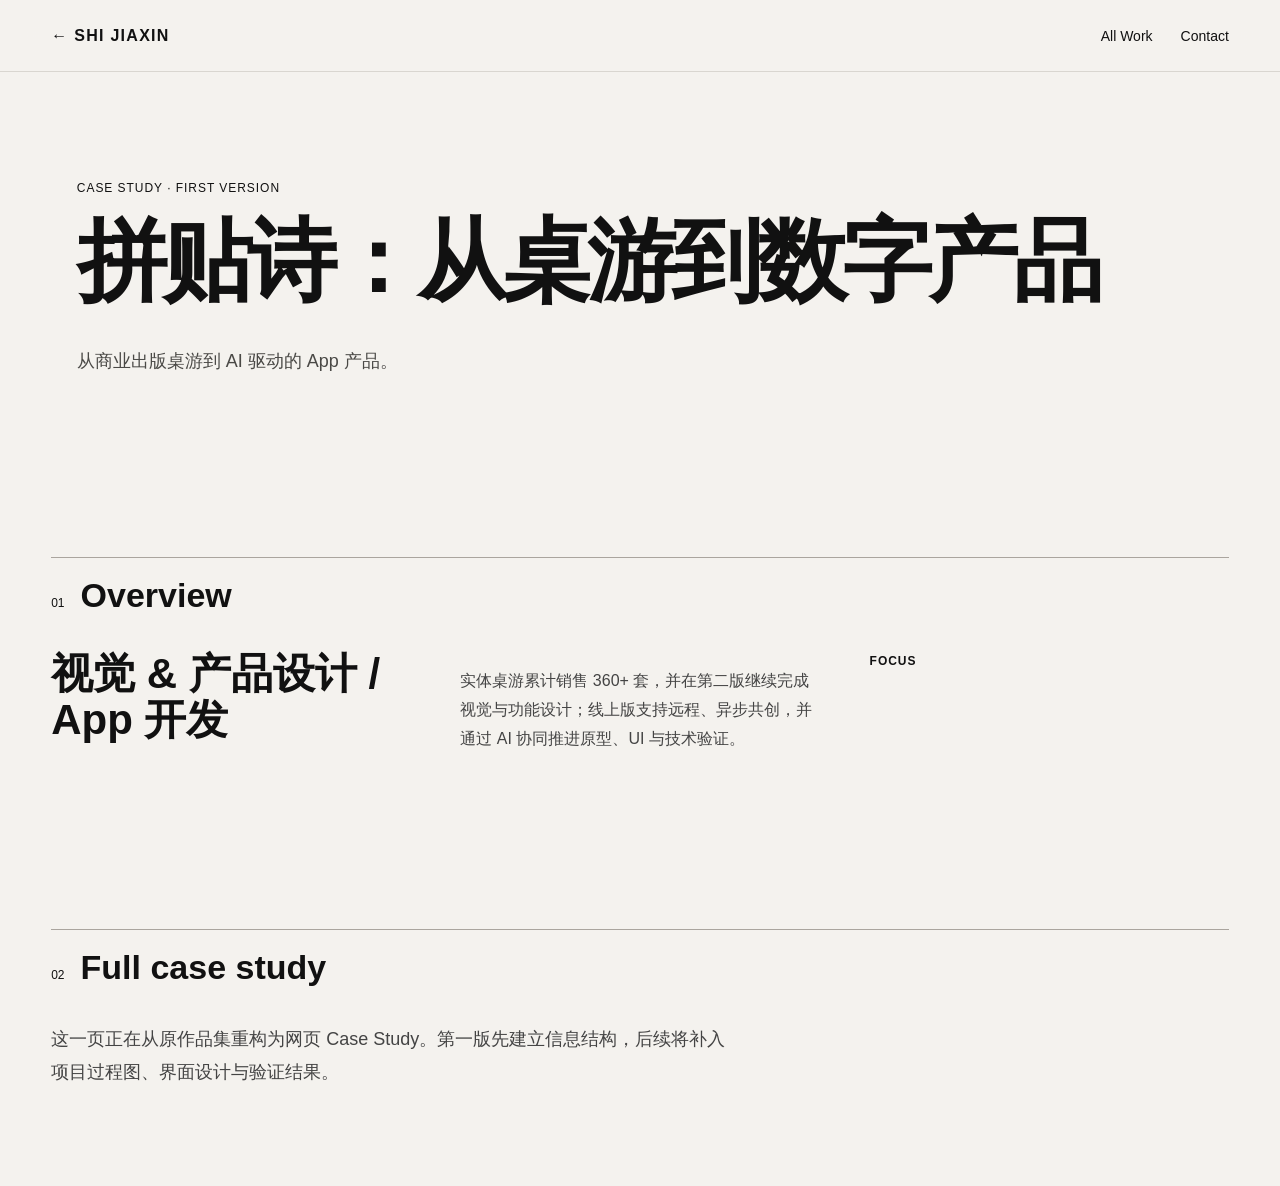
==== collage-poetry.html @ a8a5a7f9 "Add collage-poetry.html for portfolio v1" ====
<!doctype html><html lang="zh-CN"><head><meta charset="utf-8"><meta name="viewport" content="width=device-width,initial-scale=1"><link rel="stylesheet" href="styles.css"><title>Case Study · 史嘉欣</title></head><body data-k="poetry"><header class="nav"><a class="brand" href="index.html">← SHI JIAXIN</a><nav><a href="index.html#work">All Work</a><a href="mailto:ho961551218@foxmail.com">Contact</a></nav></header><main><section class="hero" style="min-height:45vh"><div class="eyebrow">CASE STUDY · FIRST VERSION</div><h1 id="title">Project</h1><p class="lead" id="desc"></p></section><section class="about"><div class="section-head"><span>01</span><h2>Overview</h2></div><div class="about-grid"><h3 id="role"></h3><div><p id="body"></p></div><div class="skills"><b>FOCUS</b><p id="focus"></p></div></div></section><section class="about"><div class="section-head"><span>02</span><h2>Full case study</h2></div><p class="lead">这一页正在从原作品集重构为网页 Case Study。第一版先建立信息结构，后续将补入项目过程图、界面设计与验证结果。</p></section></main><script>const d={digital:{t:"AI Agent 数字员工",d:"面向外贸业务员的多渠道 AI CRM 工作台。",r:"核心消息工作台重构",b:"围绕多账号、多渠道沟通，重设账号切换、客户聚合与信息展示，并将 AI Agent 融入建联—需求—背调—报价—打样—成交的销售链路。",f:"B2B SaaS · AI Agent · IA · UX/UI · Validation"},poetry:{t:"拼贴诗：从桌游到数字产品",d:"从商业出版桌游到 AI 驱动的 App 产品。",r:"视觉 & 产品设计 / App 开发",b:"实体桌游累计销售 360+ 套，并在第二版继续完成视觉与功能设计；线上版支持远程、异步共创，并通过 AI 协同推进原型、UI 与技术验证。",f:"0→1 · User Research · AI Workflow · AI Coding"},tnr:{t:"流浪猫 TNR 资源集成系统",d:"连接机构、志愿者与居民的城市流浪动物协作平台。",r:"服务设计 / 系统设计 / UX&UI",b:"通过统一数据库、清晰工作流和持续共治机制，让抓捕、绝育、领养、放归与回访过程可追踪，减少协作中的信息分散与遗漏。",f:"System Design · B/C · Service Design · IA"},tea:{t:"The Unseen Tea · 看不见的茶",d:"为苏格兰中学生开发的数字遗产学习资源。",r:"组长 / 服务设计",b:"项目由 Mackintosh at the Willow、Scottish Food Heritage Symposium 与 National Trust for Scotland 共同发起。我负责整体进度、核心方向与方案提案，最终方案入选后续实践。",f:"Service Design · Workshop · User Research · Team Lead"}};let k=document.body.dataset.k||"digital";let x=d[k];title.textContent=x.t;desc.textContent=x.d;role.textContent=x.r;body.textContent=x.b;focus.textContent=x.f;</script></body></html>
---- styles.css ----
*{box-sizing:border-box}html{scroll-behavior:smooth}body{margin:0;background:#f4f2ee;color:#111;font-family:Arial,"Noto Sans SC","Microsoft YaHei",sans-serif}a{color:inherit;text-decoration:none}.nav{height:72px;padding:0 4vw;display:flex;align-items:center;justify-content:space-between;position:sticky;top:0;background:rgba(244,242,238,.88);backdrop-filter:blur(16px);z-index:10;border-bottom:1px solid #d9d6d0}.brand{font-weight:800;letter-spacing:.08em}.nav nav{display:flex;gap:28px;font-size:14px}.hero{min-height:82vh;padding:10vh 6vw 7vh;display:flex;flex-direction:column;justify-content:center}.eyebrow,.meta{font-size:12px;letter-spacing:.08em;text-transform:uppercase}.hero h1{font-size:clamp(48px,7vw,108px);line-height:.95;letter-spacing:-.055em;margin:24px 0;max-width:1200px}.hero h1 span{color:#6457ff}.lead{font-size:18px;line-height:1.7;max-width:680px;color:#4a4946}.chips,.tags{display:flex;gap:8px;flex-wrap:wrap}.chips span,.tags span{border:1px solid #bdb9b2;border-radius:999px;padding:7px 12px;font-size:12px}.down{margin-top:48px;font-weight:700}.work,.about{padding:80px 4vw}.section-head{display:flex;gap:16px;align-items:baseline;border-top:1px solid #aaa59e;padding-top:18px;margin-bottom:36px}.section-head span{font-size:12px}.section-head h2{font-size:34px;margin:0}.project{min-height:620px;border-radius:28px;padding:28px;display:grid;grid-template-columns:1fr 1.15fr;grid-template-rows:auto 1fr;gap:20px;margin:0 0 28px;overflow:hidden}.project .meta{grid-column:1/-1;display:flex;justify-content:space-between}.project-copy{align-self:end;padding:30px 2vw 28px}.num{font-size:13px}.project h3{font-size:clamp(34px,4vw,64px);line-height:1;margin:10px 0 20px;letter-spacing:-.04em}.project-copy>p:not(.num){max-width:560px;line-height:1.7}.project-copy>a,.links{display:flex;gap:24px;margin-top:28px;font-weight:700}.links a{text-decoration:underline;text-underline-offset:4px}.blue{background:#dce9ff}.purple{background:#e7defc}.green{background:#dce9dc}.yellow{background:#f3e7b8}.visual{align-self:stretch;position:relative;min-height:420px}.dashboard .window{position:absolute;inset:10% -8% 3% 3%;background:#fff;border:1px solid #111;border-radius:16px;box-shadow:0 24px 60px #7489aa55;transform:rotate(-3deg);padding:18px}.bar{height:28px;border-bottom:1px solid #ccc}.cols{display:grid;grid-template-columns:18% 45% 37%;height:85%;gap:8px;padding-top:10px}.cols>*{display:block;background:linear-gradient(#e9edf4,#f8f9fb);border-radius:8px}.float{position:absolute;right:5%;top:8%;width:130px;height:130px;border-radius:50%;background:#111;color:#fff;display:grid;place-content:center;text-align:center;font-size:30px}.float small{font-size:12px}.poetry{display:grid;place-items:center}.paper{background:#f9f4e8;width:55%;height:70%;padding:15% 10%;font-family:serif;font-size:30px;line-height:1.5;transform:rotate(4deg);box-shadow:0 25px 60px #6f5b9250}.paper strong{font-size:72px}.card{position:absolute;background:#fff;border:1px solid #111;padding:12px 25px;font-family:serif}.c1{left:10%;top:20%;transform:rotate(-9deg)}.c2{right:6%;top:30%;transform:rotate(8deg)}.c3{left:20%;bottom:10%;transform:rotate(3deg)}.grid{display:grid;grid-template-columns:1fr 1fr;gap:28px}.small{border-radius:28px;padding:28px;min-height:500px}.small .meta{display:flex;justify-content:space-between}.small h3{font-size:36px;letter-spacing:-.03em;margin-bottom:12px}.small p{line-height:1.7;max-width:520px}.small a{display:inline-block;margin-top:20px;font-weight:700}.mini-visual{height:230px;display:grid;place-content:center}.cat{font-size:70px;grid-template-columns:auto auto;gap:25px;position:relative}.cat b{position:absolute;left:50%;top:58%;transform:translateX(-50%);font-size:80px}.tea span{border:2px solid #111;border-radius:50%;width:170px;height:170px;display:grid;place-content:center;font-family:serif;font-size:44px}.about-grid{display:grid;grid-template-columns:1fr 1fr 1fr;gap:50px}.about h3{font-size:42px;line-height:1.1;margin:0}.about p{line-height:1.8;color:#444}.skills b{font-size:12px;letter-spacing:.08em}footer{margin:40px 4vw 0;padding:28px 0;border-top:1px solid #aaa59e;display:flex;justify-content:space-between;font-size:13px}@media(max-width:800px){.nav{padding:0 20px}.nav nav{gap:14px}.hero{padding:80px 24px}.hero h1{font-size:52px}.work,.about{padding:60px 20px}.project{grid-template-columns:1fr;grid-template-rows:auto auto auto;padding:20px}.project .meta{grid-column:auto}.visual{min-height:330px}.grid,.about-grid{grid-template-columns:1fr}.small{min-height:440px}footer{margin:20px;gap:12px;flex-direction:column}.nav nav a:nth-child(2){display:none}}
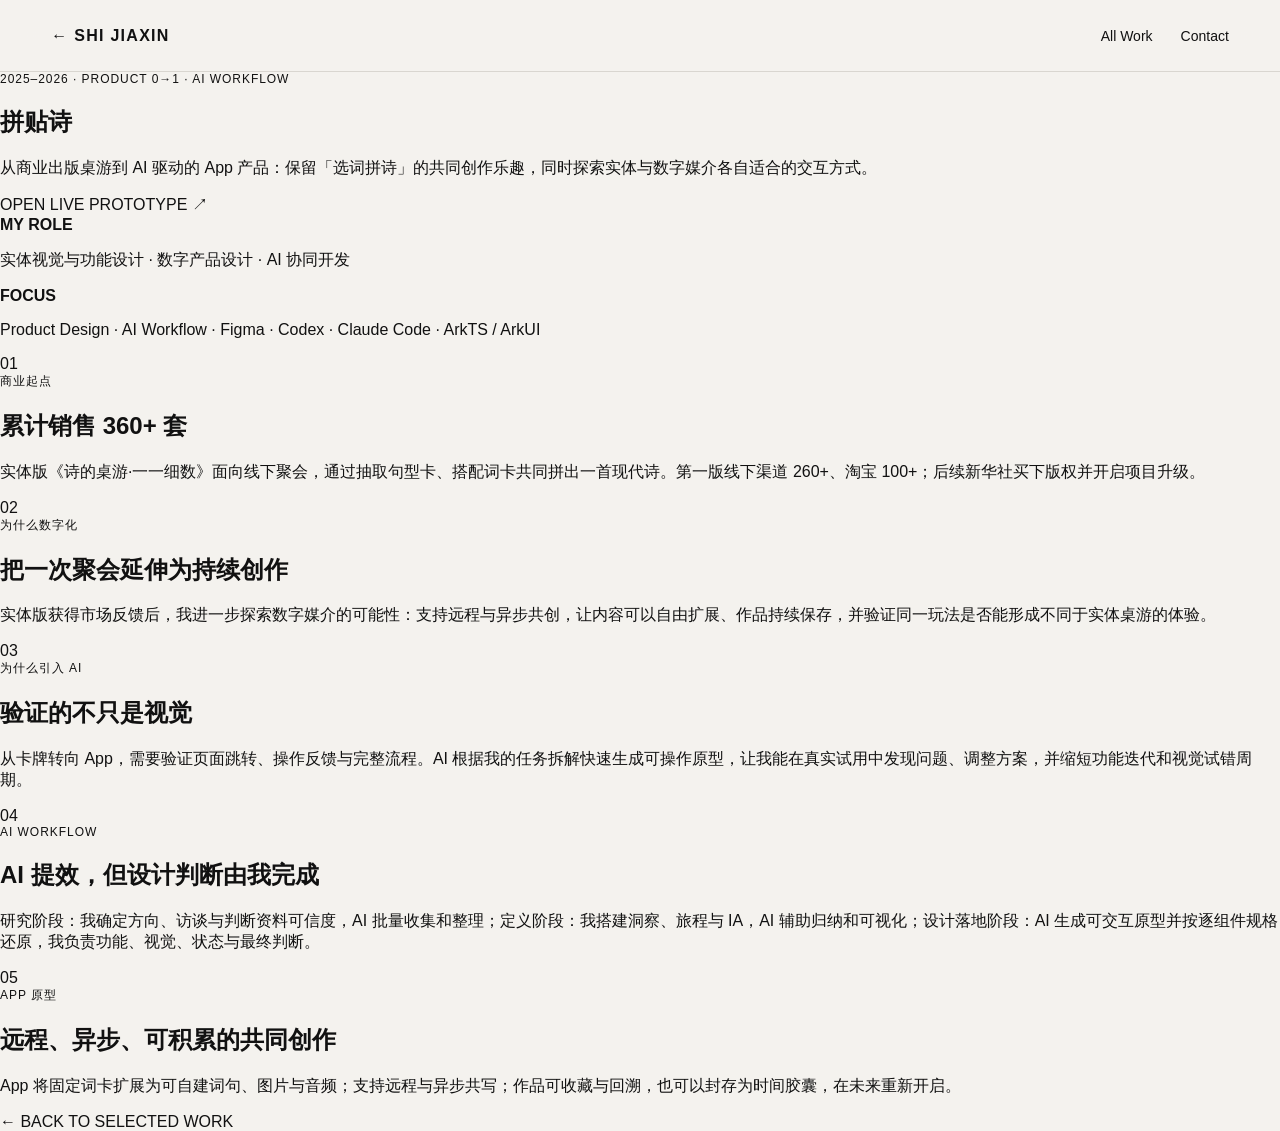
==== commit dc938e3d: "Expand 拼贴诗 case study" ====
--- a/collage-poetry.html
+++ b/collage-poetry.html
@@ -1 +1 @@
-<!doctype html><html lang="zh-CN"><head><meta charset="utf-8"><meta name="viewport" content="width=device-width,initial-scale=1"><link rel="stylesheet" href="styles.css"><title>Case Study · 史嘉欣</title></head><body data-k="poetry"><header class="nav"><a class="brand" href="index.html">← SHI JIAXIN</a><nav><a href="index.html#work">All Work</a><a href="mailto:ho961551218@foxmail.com">Contact</a></nav></header><main><section class="hero" style="min-height:45vh"><div class="eyebrow">CASE STUDY · FIRST VERSION</div><h1 id="title">Project</h1><p class="lead" id="desc"></p></section><section class="about"><div class="section-head"><span>01</span><h2>Overview</h2></div><div class="about-grid"><h3 id="role"></h3><div><p id="body"></p></div><div class="skills"><b>FOCUS</b><p id="focus"></p></div></div></section><section class="about"><div class="section-head"><span>02</span><h2>Full case study</h2></div><p class="lead">这一页正在从原作品集重构为网页 Case Study。第一版先建立信息结构，后续将补入项目过程图、界面设计与验证结果。</p></section></main><script>const d={digital:{t:"AI Agent 数字员工",d:"面向外贸业务员的多渠道 AI CRM 工作台。",r:"核心消息工作台重构",b:"围绕多账号、多渠道沟通，重设账号切换、客户聚合与信息展示，并将 AI Agent 融入建联—需求—背调—报价—打样—成交的销售链路。",f:"B2B SaaS · AI Agent · IA · UX/UI · Validation"},poetry:{t:"拼贴诗：从桌游到数字产品",d:"从商业出版桌游到 AI 驱动的 App 产品。",r:"视觉 & 产品设计 / App 开发",b:"实体桌游累计销售 360+ 套，并在第二版继续完成视觉与功能设计；线上版支持远程、异步共创，并通过 AI 协同推进原型、UI 与技术验证。",f:"0→1 · User Research · AI Workflow · AI Coding"},tnr:{t:"流浪猫 TNR 资源集成系统",d:"连接机构、志愿者与居民的城市流浪动物协作平台。",r:"服务设计 / 系统设计 / UX&UI",b:"通过统一数据库、清晰工作流和持续共治机制，让抓捕、绝育、领养、放归与回访过程可追踪，减少协作中的信息分散与遗漏。",f:"System Design · B/C · Service Design · IA"},tea:{t:"The Unseen Tea · 看不见的茶",d:"为苏格兰中学生开发的数字遗产学习资源。",r:"组长 / 服务设计",b:"项目由 Mackintosh at the Willow、Scottish Food Heritage Symposium 与 National Trust for Scotland 共同发起。我负责整体进度、核心方向与方案提案，最终方案入选后续实践。",f:"Service Design · Workshop · User Research · Team Lead"}};let k=document.body.dataset.k||"digital";let x=d[k];title.textContent=x.t;desc.textContent=x.d;role.textContent=x.r;body.textContent=x.b;focus.textContent=x.f;</script></body></html>+<!doctype html><html lang="zh-CN"><head><meta charset="utf-8"><meta name="viewport" content="width=device-width,initial-scale=1"><meta name="description" content="从商业出版桌游到 AI 驱动的 App 产品：保留「选词拼诗」的共同创作乐趣，同时探索实体与数字媒介各自适合的交互方式。"><link rel="stylesheet" href="styles.css"><title>拼贴诗 · 史嘉欣</title></head><body><header class="nav"><a class="brand" href="index.html">← SHI JIAXIN</a><nav><a href="index.html#work">All Work</a><a href="mailto:ho961551218@foxmail.com">Contact</a></nav></header><main><section class="case-hero"><div class="eyebrow">2025–2026 · PRODUCT 0→1 · AI WORKFLOW</div><h1>拼贴诗</h1><p>从商业出版桌游到 AI 驱动的 App 产品：保留「选词拼诗」的共同创作乐趣，同时探索实体与数字媒介各自适合的交互方式。</p><a class="case-live" href="https://jshi3779.github.io/Between-Lines/" target="_blank" rel="noreferrer">OPEN LIVE PROTOTYPE ↗</a></section><section class="case-summary"><div><b>MY ROLE</b><p>实体视觉与功能设计 · 数字产品设计 · AI 协同开发</p></div><div><b>FOCUS</b><p>Product Design · AI Workflow · Figma · Codex · Claude Code · ArkTS / ArkUI</p></div></section><section class="case-section"><div class="case-no">01</div><div><div class="eyebrow">商业起点</div><h2>累计销售 360+ 套</h2><p>实体版《诗的桌游·一一细数》面向线下聚会，通过抽取句型卡、搭配词卡共同拼出一首现代诗。第一版线下渠道 260+、淘宝 100+；后续新华社买下版权并开启项目升级。</p></div></section><section class="case-section"><div class="case-no">02</div><div><div class="eyebrow">为什么数字化</div><h2>把一次聚会延伸为持续创作</h2><p>实体版获得市场反馈后，我进一步探索数字媒介的可能性：支持远程与异步共创，让内容可以自由扩展、作品持续保存，并验证同一玩法是否能形成不同于实体桌游的体验。</p></div></section><section class="case-section"><div class="case-no">03</div><div><div class="eyebrow">为什么引入 AI</div><h2>验证的不只是视觉</h2><p>从卡牌转向 App，需要验证页面跳转、操作反馈与完整流程。AI 根据我的任务拆解快速生成可操作原型，让我能在真实试用中发现问题、调整方案，并缩短功能迭代和视觉试错周期。</p></div></section><section class="case-section"><div class="case-no">04</div><div><div class="eyebrow">AI Workflow</div><h2>AI 提效，但设计判断由我完成</h2><p>研究阶段：我确定方向、访谈与判断资料可信度，AI 批量收集和整理；定义阶段：我搭建洞察、旅程与 IA，AI 辅助归纳和可视化；设计落地阶段：AI 生成可交互原型并按逐组件规格还原，我负责功能、视觉、状态与最终判断。</p></div></section><section class="case-section"><div class="case-no">05</div><div><div class="eyebrow">App 原型</div><h2>远程、异步、可积累的共同创作</h2><p>App 将固定词卡扩展为可自建词句、图片与音频；支持远程与异步共写；作品可收藏与回溯，也可以封存为时间胶囊，在未来重新开启。</p></div></section><section class="case-end"><a href="index.html#work">← BACK TO SELECTED WORK</a></section></main></body></html>
